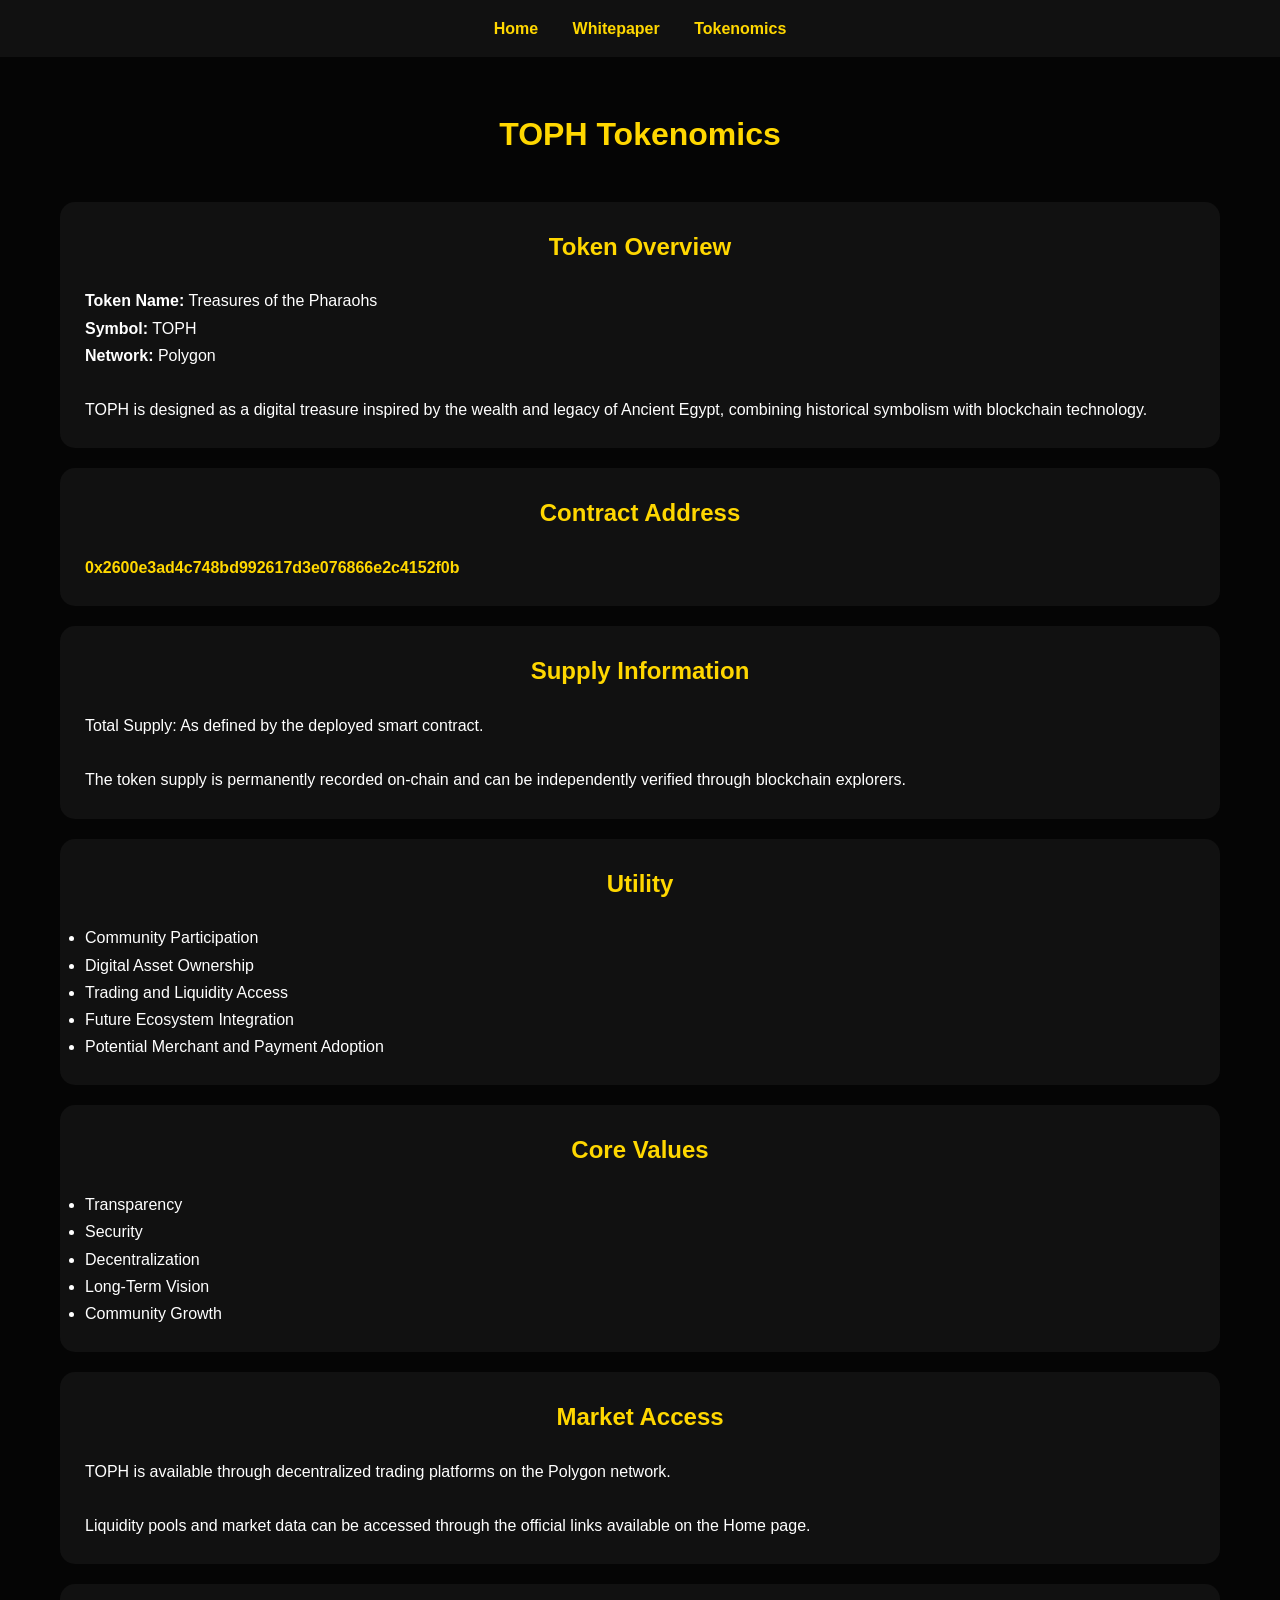
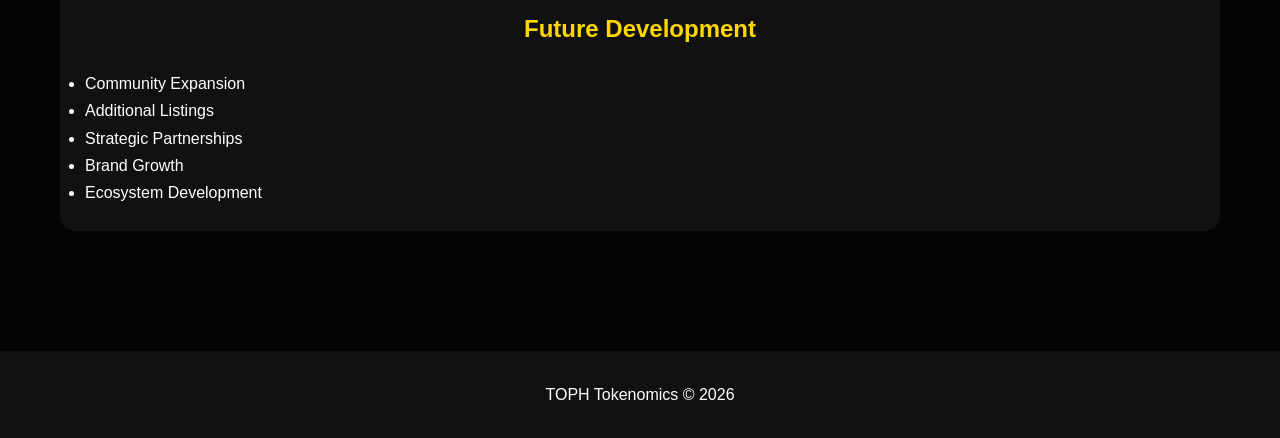
==== tokenomics.html @ 886a9169 "Create tokenomics.html" ====
<!DOCTYPE html>

<html lang="en">
<head>
<meta charset="UTF-8">
<meta name="viewport" content="width=device-width, initial-scale=1.0">
<title>TOPH Tokenomics</title>
<link rel="stylesheet" href="style.css">
</head>

<body>

<div class="navbar">
<a href="index.html">Home</a>
<a href="whitepaper.html">Whitepaper</a>
<a href="tokenomics.html">Tokenomics</a>
</div>

<div class="container">

<h1 style="text-align:center;color:#FFD700;margin-bottom:40px;">
TOPH Tokenomics
</h1>

<div class="card">
<h2>Token Overview</h2>

<p><strong>Token Name:</strong> Treasures of the Pharaohs</p>
<p><strong>Symbol:</strong> TOPH</p>
<p><strong>Network:</strong> Polygon</p>

<br>

<p>
TOPH is designed as a digital treasure inspired by the wealth and legacy of Ancient Egypt, combining historical symbolism with blockchain technology.
</p>
</div>

<div class="card">
<h2>Contract Address</h2>

<p class="contract">
0x2600e3ad4c748bd992617d3e076866e2c4152f0b
</p>
</div>

<div class="card">
<h2>Supply Information</h2>

<p>
Total Supply: As defined by the deployed smart contract.
</p>

<br>

<p>
The token supply is permanently recorded on-chain and can be independently verified through blockchain explorers.
</p>
</div>

<div class="card">
<h2>Utility</h2>

<ul>
<li>Community Participation</li>
<li>Digital Asset Ownership</li>
<li>Trading and Liquidity Access</li>
<li>Future Ecosystem Integration</li>
<li>Potential Merchant and Payment Adoption</li>
</ul>

</div>

<div class="card">
<h2>Core Values</h2>

<ul>
<li>Transparency</li>
<li>Security</li>
<li>Decentralization</li>
<li>Long-Term Vision</li>
<li>Community Growth</li>
</ul>

</div>

<div class="card">
<h2>Market Access</h2>

<p>
TOPH is available through decentralized trading platforms on the Polygon network.
</p>

<br>

<p>
Liquidity pools and market data can be accessed through the official links available on the Home page.
</p>

</div>

<div class="card">
<h2>Future Development</h2>

<ul>
<li>Community Expansion</li>
<li>Additional Listings</li>
<li>Strategic Partnerships</li>
<li>Brand Growth</li>
<li>Ecosystem Development</li>
</ul>

</div>

</div>

<div class="footer">
TOPH Tokenomics © 2026
</div>

</body>
</html>
---- style.css ----
*{
margin:0;
padding:0;
box-sizing:border-box;
font-family:Arial,sans-serif;
}

body{
background:#050505;
color:white;
line-height:1.7;
}

a{
text-decoration:none;
}

.navbar{
background:#111;
padding:15px;
text-align:center;
position:sticky;
top:0;
z-index:1000;
}

.navbar a{
color:#FFD700;
margin:0 15px;
font-weight:bold;
}

.banner{
height:550px;
background:url('banner.jpg') center center/cover;
display:flex;
justify-content:center;
align-items:center;
text-align:center;
}

.overlay{
background:rgba(0,0,0,.55);
padding:30px;
border-radius:15px;
}

.banner h1{
font-size:4rem;
color:#FFD700;
}

.banner p{
font-size:1.4rem;
}

.container{
max-width:1200px;
margin:auto;
padding:50px 20px;
}

.logo{
width:220px;
display:block;
margin:auto;
margin-bottom:30px;
}

.section{
margin-bottom:60px;
}

h2{
color:#FFD700;
margin-bottom:20px;
text-align:center;
}

.card{
background:#111;
padding:25px;
border-radius:15px;
margin-bottom:20px;
}

.btn{
display:inline-block;
background:#FFD700;
color:black;
padding:15px 25px;
margin:10px;
border-radius:10px;
font-weight:bold;
}

.btn:hover{
background:white;
}

.footer{
background:#111;
padding:30px;
text-align:center;
margin-top:50px;
}

.contract{
word-break:break-all;
color:#FFD700;
font-weight:bold;
}

.center{
text-align:center;
}
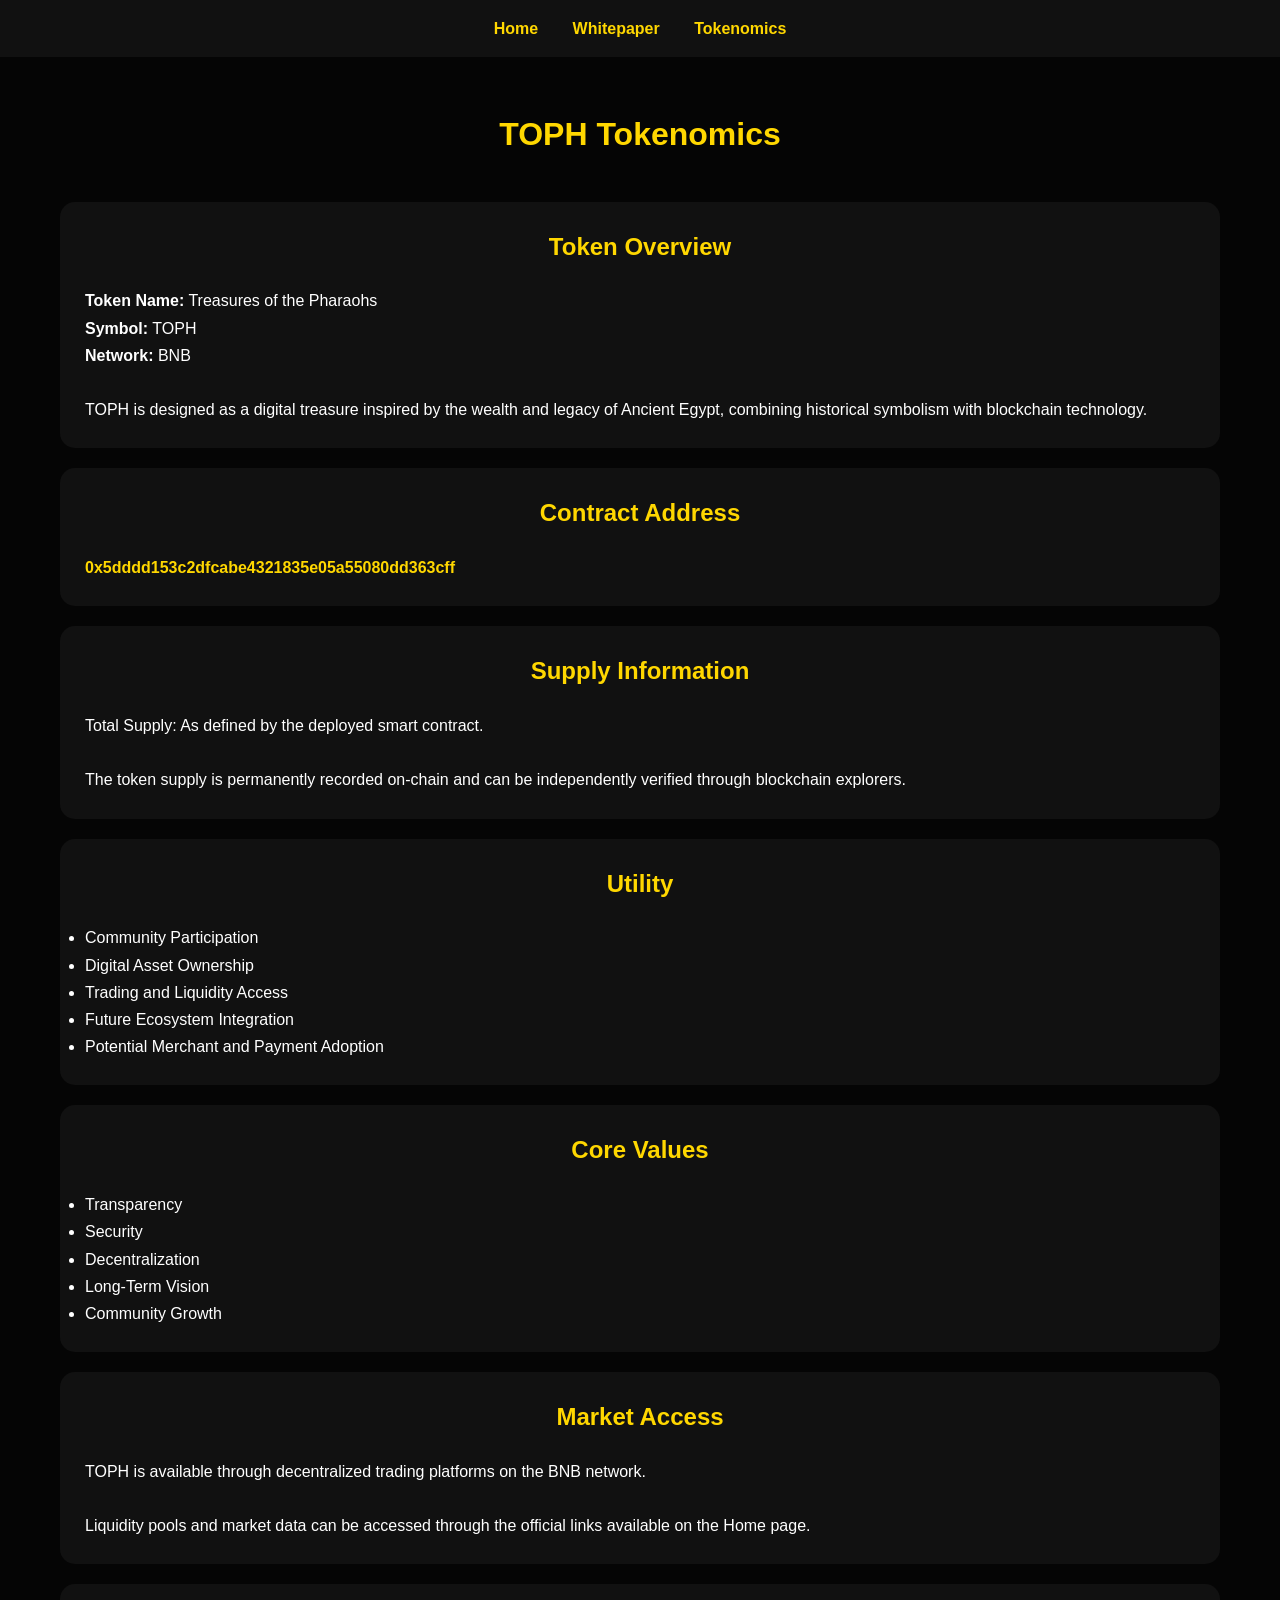
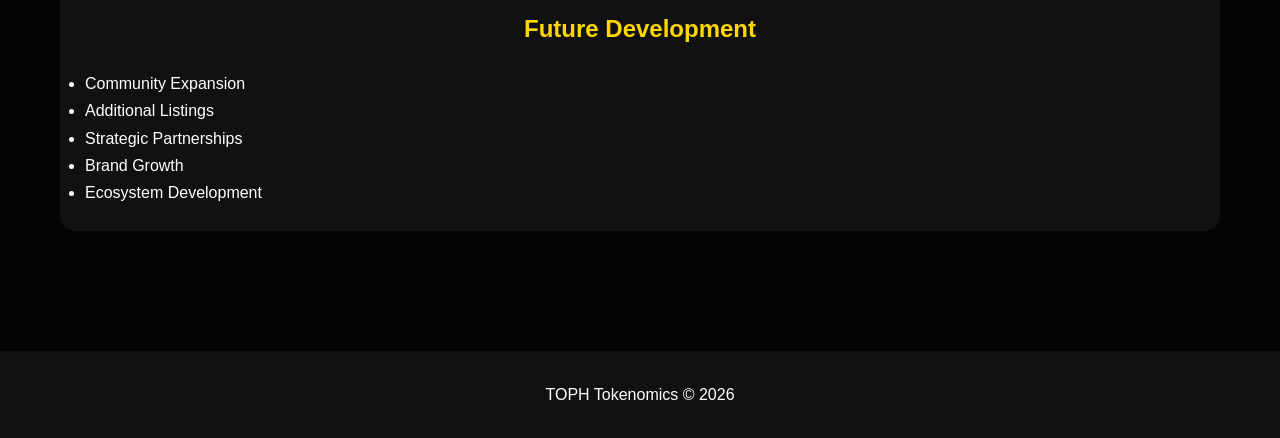
==== commit c77b4d4a: "Update tokenomics.html" ====
--- a/tokenomics.html
+++ b/tokenomics.html
@@ -27,7 +27,7 @@
 
 <p><strong>Token Name:</strong> Treasures of the Pharaohs</p>
 <p><strong>Symbol:</strong> TOPH</p>
-<p><strong>Network:</strong> Polygon</p>
+<p><strong>Network:</strong> BNB</p>
 
 <br>
 
@@ -40,7 +40,9 @@
 <h2>Contract Address</h2>
 
 <p class="contract">
-0x2600e3ad4c748bd992617d3e076866e2c4152f0b
+0x5dddd153c2dfcabe4321835e05a55080dd363cff
+
+
 </p>
 </div>
 
@@ -88,7 +90,7 @@
 <h2>Market Access</h2>
 
 <p>
-TOPH is available through decentralized trading platforms on the Polygon network.
+TOPH is available through decentralized trading platforms on the BNB network.
 </p>
 
 <br>
